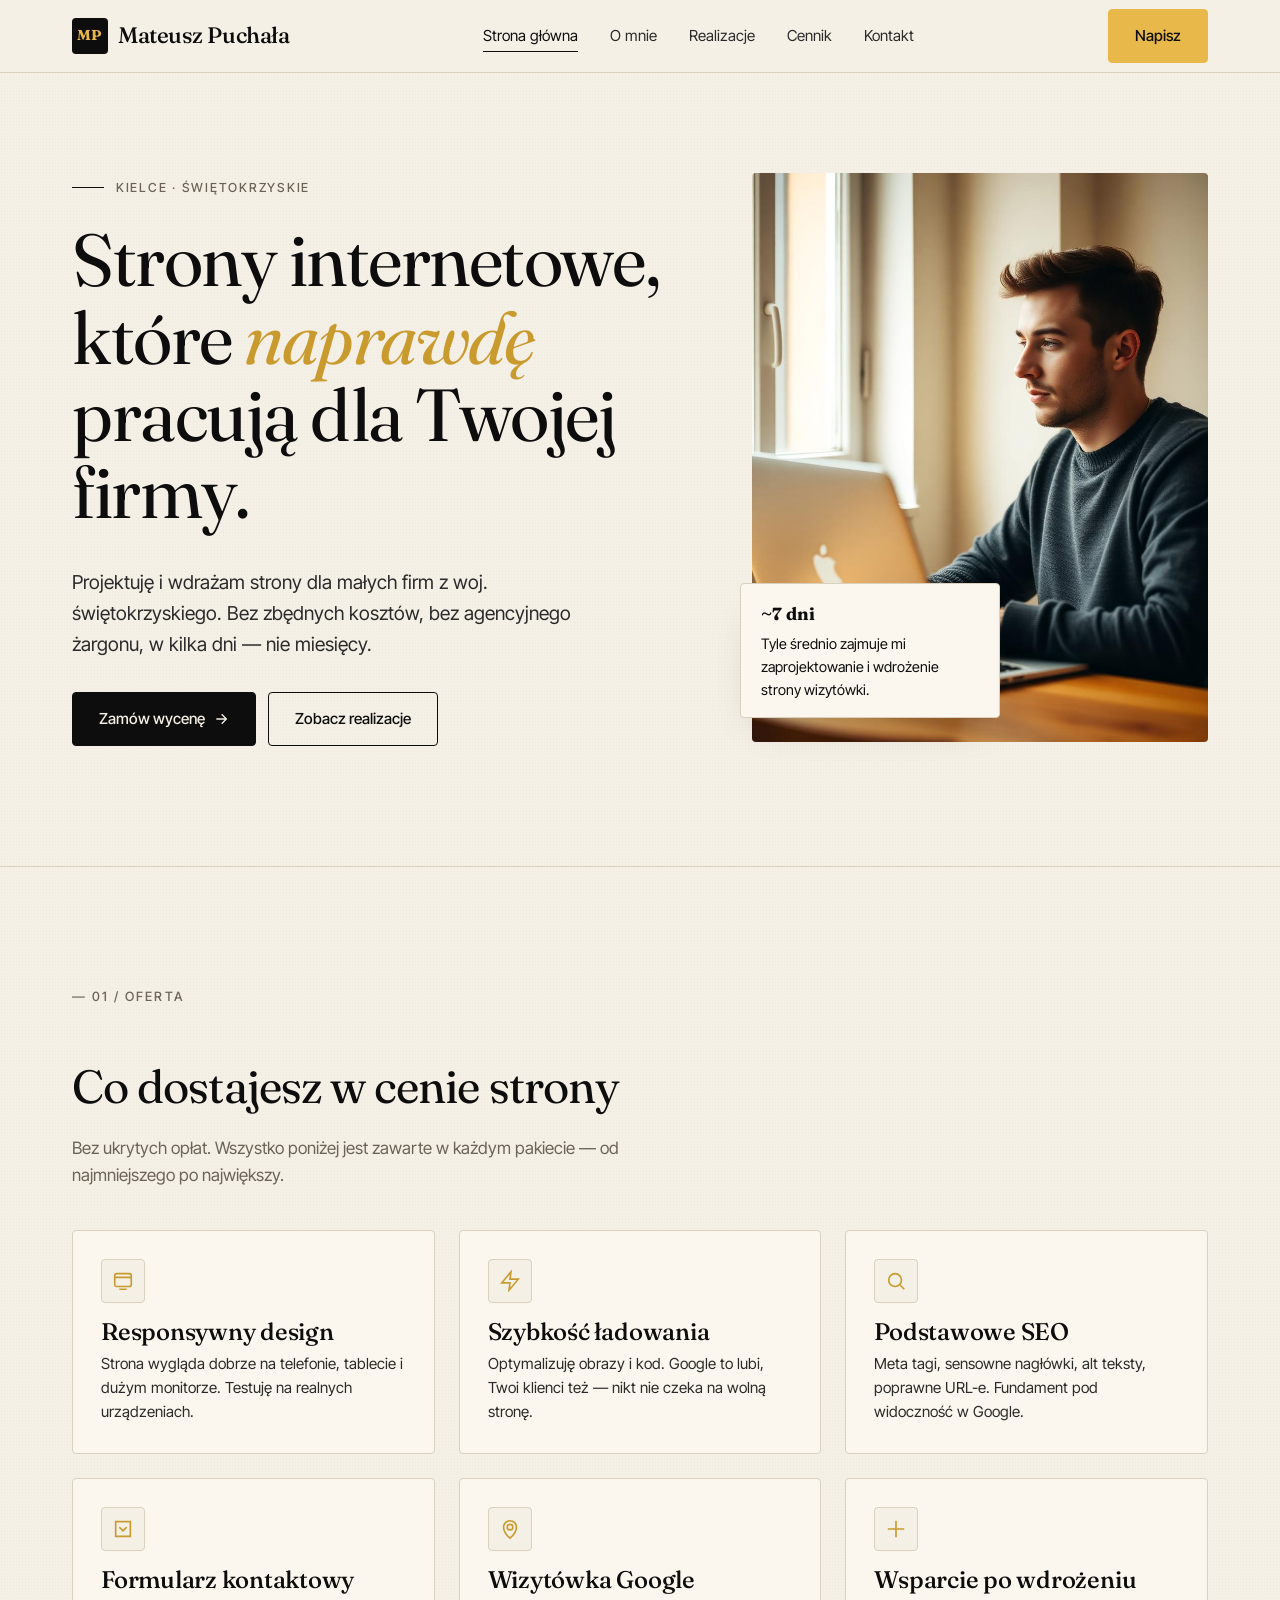
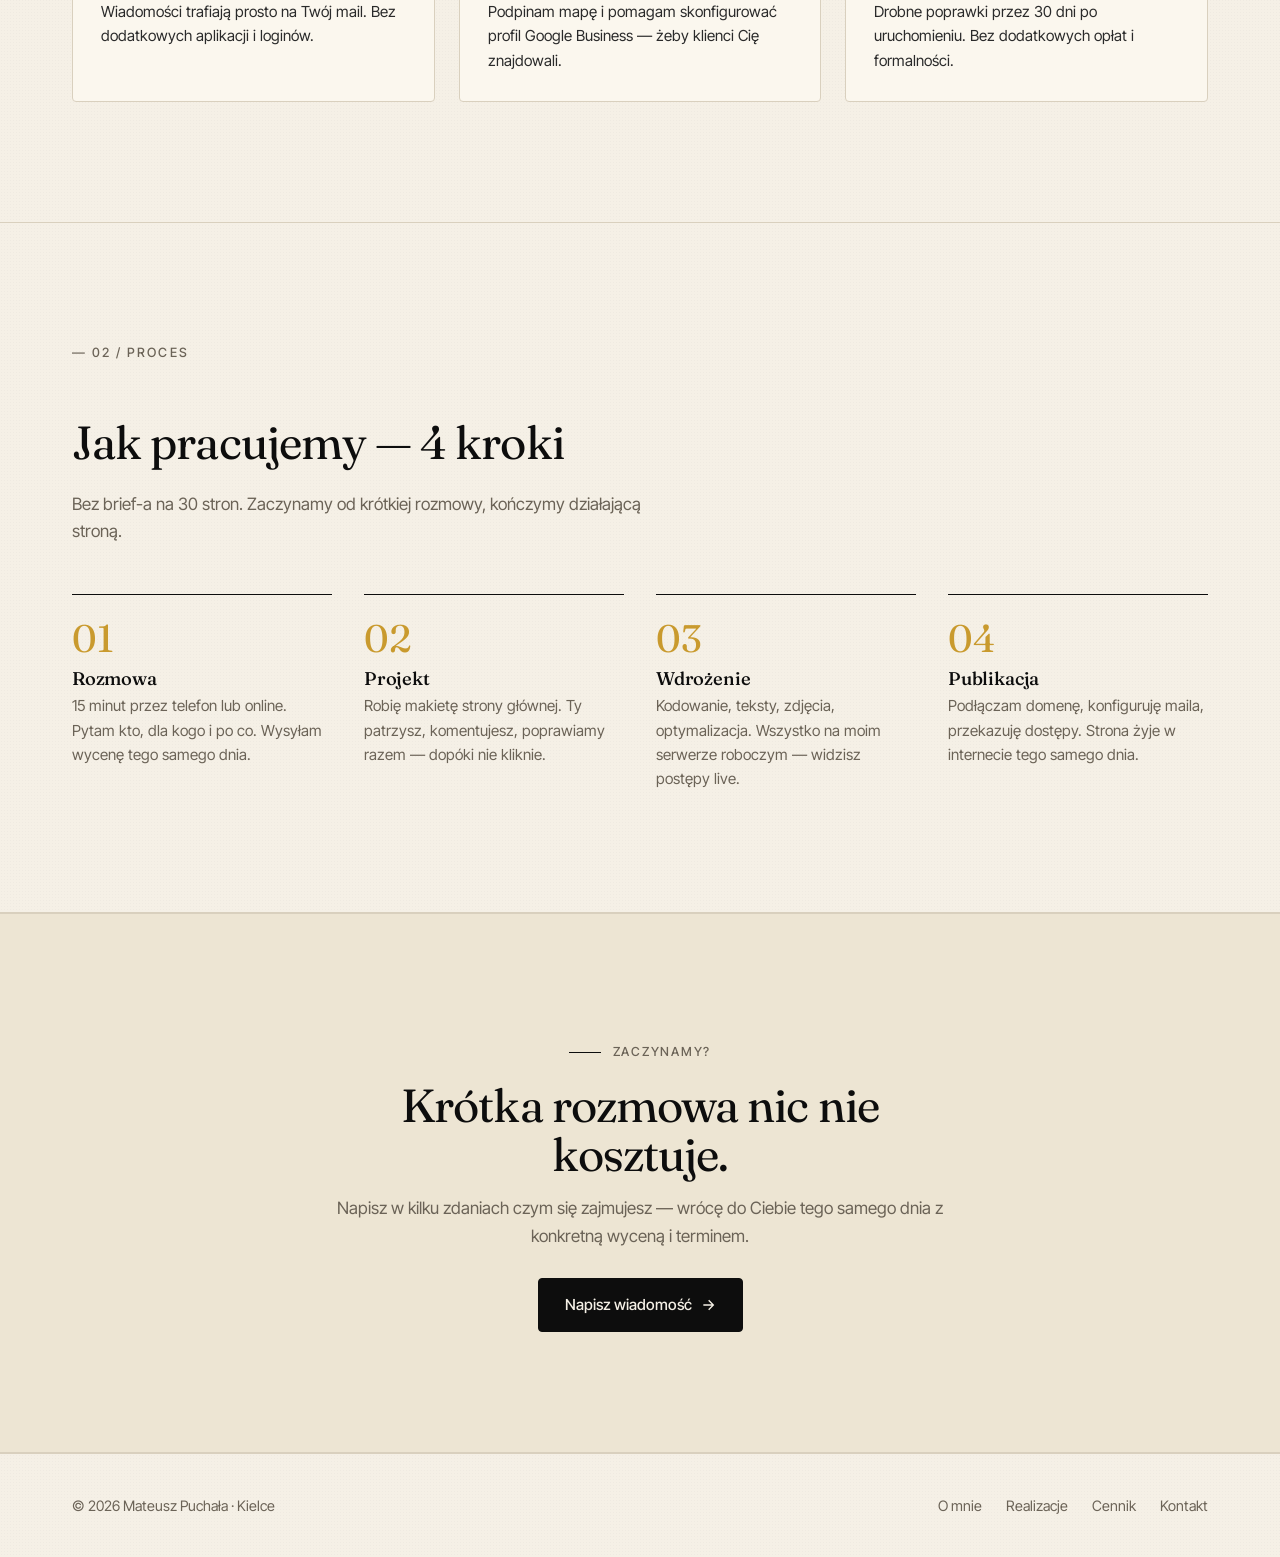
==== index.html @ 8a5adfdb "inicjacja" ====
<!doctype html>
<html lang="pl">
<head>
<meta charset="utf-8" />
<meta name="viewport" content="width=device-width, initial-scale=1" />
<title>Strony internetowe Kielce · Mateusz Puchała</title>
<meta name="description" content="Projektuję i wdrażam strony internetowe dla małych firm z woj. świętokrzyskiego. Szybko, konkretnie, bez zbędnych kosztów. Kielce i okolice." />
<link rel="canonical" href="/" />
<meta property="og:title" content="Strony internetowe Kielce · Mateusz Puchała" />
<meta property="og:description" content="Strony internetowe dla małych firm z woj. świętokrzyskiego. Szybko, konkretnie, bez zbędnych kosztów." />
<meta property="og:type" content="website" />
<meta property="og:image" content="images/og-image.jpg" />
<meta name="twitter:card" content="summary_large_image" />
<link rel="icon" href="images/favicon.svg" type="image/svg+xml" />
<link rel="preconnect" href="https://fonts.googleapis.com" />
<link rel="preconnect" href="https://fonts.gstatic.com" crossorigin />
<link rel="stylesheet" href="https://fonts.googleapis.com/css2?family=Fraunces:ital,opsz,wght@0,9..144,400;0,9..144,500;1,9..144,400&family=Inter+Tight:wght@400;500;600&display=swap" />
<link rel="stylesheet" href="css/style.css" />
<script type="application/ld+json">
{"@context":"https://schema.org","@type":"LocalBusiness","name":"Mateusz Puchała — strony internetowe","areaServed":"Województwo świętokrzyskie","description":"Projektowanie i wdrażanie stron internetowych dla małych firm.","address":{"@type":"PostalAddress","addressLocality":"Kielce","addressRegion":"świętokrzyskie","addressCountry":"PL"},"url":"/"}
</script>
</head>
<body>

<header class="site-header">
  <div class="wrap nav">
    <a class="logo" href="index.html"><span class="logo-mark">MP</span> Mateusz Puchała</a>
    <nav>
      <ul class="nav-links" id="navLinks">
        <li><a href="index.html" class="active">Strona główna</a></li>
        <li><a href="o-mnie.html">O mnie</a></li>
        <li><a href="realizacje.html">Realizacje</a></li>
        <li><a href="cennik.html">Cennik</a></li>
        <li><a href="kontakt.html">Kontakt</a></li>
      </ul>
    </nav>
    <a href="kontakt.html" class="btn btn-accent nav-cta">Napisz</a>
    <button class="nav-toggle" aria-label="Menu" aria-expanded="false" aria-controls="navLinks">
      <svg viewBox="0 0 24 24" fill="none" stroke="currentColor" stroke-width="2"><path d="M3 6h18M3 12h18M3 18h18"/></svg>
    </button>
  </div>
</header>

<main>

<!-- HERO -->
<section class="hero">
  <div class="wrap hero-grid">
    <div>
      <span class="eyebrow">Kielce · Świętokrzyskie</span>
      <h1>Strony internetowe, które <em>naprawdę</em> pracują dla Twojej firmy.</h1>
      <p class="hero-lead">Projektuję i wdrażam strony dla małych firm z woj. świętokrzyskiego. Bez zbędnych kosztów, bez agencyjnego żargonu, w kilka dni — nie miesięcy.</p>
      <div class="hero-cta">
        <a href="kontakt.html" class="btn btn-primary">Zamów wycenę
          <svg viewBox="0 0 24 24" fill="none" stroke="currentColor" stroke-width="2"><path d="M5 12h14M13 5l7 7-7 7"/></svg>
        </a>
        <a href="realizacje.html" class="btn">Zobacz realizacje</a>
      </div>
    </div>
    <div class="hero-media">
      <img class="hero-portrait" src="images/hero-portrait.jpg" alt="Mateusz Puchała przy pracy" width="896" height="1152" />
      <div class="hero-note">
        <strong>~7 dni</strong>
        Tyle średnio zajmuje mi zaprojektowanie i wdrożenie strony wizytówki.
      </div>
    </div>
  </div>
</section>


<!-- OFFER / FEATURES -->
<section id="oferta">
  <div class="wrap">
    <div class="section-head">
      <span class="section-num">— 01 / Oferta</span>
    </div>
    <h2>Co dostajesz w cenie strony</h2>
    <p class="muted" style="max-width:60ch;margin-bottom:40px">Bez ukrytych opłat. Wszystko poniżej jest zawarte w każdym pakiecie — od najmniejszego po największy.</p>

    <div class="feature-grid">
      <div class="feature">
        <div class="feature-icon"><svg viewBox="0 0 24 24" fill="none" stroke="currentColor" stroke-width="1.8"><rect x="3" y="4" width="18" height="14" rx="2"/><path d="M3 8h18M8 21h8"/></svg></div>
        <h3>Responsywny design</h3>
        <p>Strona wygląda dobrze na telefonie, tablecie i dużym monitorze. Testuję na realnych urządzeniach.</p>
      </div>
      <div class="feature">
        <div class="feature-icon"><svg viewBox="0 0 24 24" fill="none" stroke="currentColor" stroke-width="1.8"><path d="M13 2 3 14h9l-1 8 10-12h-9z"/></svg></div>
        <h3>Szybkość ładowania</h3>
        <p>Optymalizuję obrazy i kod. Google to lubi, Twoi klienci też — nikt nie czeka na wolną stronę.</p>
      </div>
      <div class="feature">
        <div class="feature-icon"><svg viewBox="0 0 24 24" fill="none" stroke="currentColor" stroke-width="1.8"><circle cx="11" cy="11" r="7"/><path d="m21 21-4.35-4.35"/></svg></div>
        <h3>Podstawowe SEO</h3>
        <p>Meta tagi, sensowne nagłówki, alt teksty, poprawne URL-e. Fundament pod widoczność w Google.</p>
      </div>
      <div class="feature">
        <div class="feature-icon"><svg viewBox="0 0 24 24" fill="none" stroke="currentColor" stroke-width="1.8"><path d="M4 4h16v16H4z"/><path d="m8 10 4 4 4-4"/></svg></div>
        <h3>Formularz kontaktowy</h3>
        <p>Wiadomości trafiają prosto na Twój mail. Bez dodatkowych aplikacji i loginów.</p>
      </div>
      <div class="feature">
        <div class="feature-icon"><svg viewBox="0 0 24 24" fill="none" stroke="currentColor" stroke-width="1.8"><circle cx="12" cy="10" r="3"/><path d="M12 22s7-6 7-12a7 7 0 0 0-14 0c0 6 7 12 7 12z"/></svg></div>
        <h3>Wizytówka Google</h3>
        <p>Podpinam mapę i pomagam skonfigurować profil Google Business — żeby klienci Cię znajdowali.</p>
      </div>
      <div class="feature">
        <div class="feature-icon"><svg viewBox="0 0 24 24" fill="none" stroke="currentColor" stroke-width="1.8"><path d="M12 3v18M3 12h18"/></svg></div>
        <h3>Wsparcie po wdrożeniu</h3>
        <p>Drobne poprawki przez 30 dni po uruchomieniu. Bez dodatkowych opłat i formalności.</p>
      </div>
    </div>
  </div>
</section>

<hr class="divider" />

<!-- PROCESS -->
<section id="proces">
  <div class="wrap">
    <div class="section-head">
      <span class="section-num">— 02 / Proces</span>
    </div>
    <h2>Jak pracujemy — 4 kroki</h2>
    <p class="muted" style="max-width:60ch;margin-bottom:48px">Bez brief-a na 30 stron. Zaczynamy od krótkiej rozmowy, kończymy działającą stroną.</p>
    <div class="process-grid">
      <div class="step">
        <div class="step-num">01</div>
        <h3>Rozmowa</h3>
        <p>15 minut przez telefon lub online. Pytam kto, dla kogo i po co. Wysyłam wycenę tego samego dnia.</p>
      </div>
      <div class="step">
        <div class="step-num">02</div>
        <h3>Projekt</h3>
        <p>Robię makietę strony głównej. Ty patrzysz, komentujesz, poprawiamy razem — dopóki nie kliknie.</p>
      </div>
      <div class="step">
        <div class="step-num">03</div>
        <h3>Wdrożenie</h3>
        <p>Kodowanie, teksty, zdjęcia, optymalizacja. Wszystko na moim serwerze roboczym — widzisz postępy live.</p>
      </div>
      <div class="step">
        <div class="step-num">04</div>
        <h3>Publikacja</h3>
        <p>Podłączam domenę, konfiguruję maila, przekazuję dostępy. Strona żyje w internecie tego samego dnia.</p>
      </div>
    </div>
  </div>
</section>

<hr class="divider" />

<!-- CTA -->
<section style="background:var(--bg-alt);border-top:1px solid var(--line);border-bottom:1px solid var(--line)">
  <div class="wrap" style="text-align:center;max-width:720px">
    <span class="eyebrow" style="justify-content:center">Zaczynamy?</span>
    <h2 style="margin:20px 0 16px">Krótka rozmowa nic nie kosztuje.</h2>
    <p class="muted" style="margin-bottom:28px">Napisz w kilku zdaniach czym się zajmujesz — wrócę do Ciebie tego samego dnia z konkretną wyceną i terminem.</p>
    <a href="kontakt.html" class="btn btn-primary">Napisz wiadomość
      <svg viewBox="0 0 24 24" fill="none" stroke="currentColor" stroke-width="2"><path d="M5 12h14M13 5l7 7-7 7"/></svg>
    </a>
  </div>
</section>

</main>

<footer class="site-footer">
  <div class="wrap footer-grid">
    <div>© <span id="year">2026</span> Mateusz Puchała · Kielce</div>
    <nav>
      <a href="o-mnie.html">O mnie</a>
      <a href="realizacje.html">Realizacje</a>
      <a href="cennik.html">Cennik</a>
      <a href="kontakt.html">Kontakt</a>
    </nav>
  </div>
</footer>

<script src="js/main.js"></script>
</body>
</html>
---- css/style.css ----
/* ============================================================
   Mateusz Puchała — strony internetowe
   Design tokens + globalne style + wszystkie sekcje
   ============================================================ */

:root {
  --bg: #F5F0E6;
  --bg-alt: #EDE5D3;
  --ink: #0D0D0D;
  --ink-soft: #2A2A2A;
  --muted: #6B6357;
  --accent: #E8B84A;
  --accent-dark: #C99A2E;
  --line: #D9D0BE;
  --card: #FBF7EE;

  --font-display: "Fraunces", Georgia, serif;
  --font-body: "Inter Tight", -apple-system, BlinkMacSystemFont, "Segoe UI", sans-serif;

  --wrap: 1200px;
  --gap: clamp(16px, 3vw, 32px);
  --radius: 4px;
}

*, *::before, *::after { box-sizing: border-box; }

html { scroll-behavior: smooth; }

body {
  margin: 0;
  font-family: var(--font-body);
  font-size: 17px;
  line-height: 1.6;
  color: var(--ink);
  background: var(--bg);
  -webkit-font-smoothing: antialiased;
  text-rendering: optimizeLegibility;
  /* subtle paper grain */
  background-image:
    radial-gradient(rgba(13,13,13,0.025) 1px, transparent 1px);
  background-size: 3px 3px;
}

img { max-width: 100%; height: auto; display: block; }
a { color: inherit; text-decoration: none; }
button { font-family: inherit; cursor: pointer; }

.wrap { max-width: var(--wrap); margin: 0 auto; padding: 0 var(--gap); }

/* Typography ------------------------------------------------- */
h1, h2, h3, h4 {
  font-family: var(--font-display);
  font-weight: 500;
  letter-spacing: -0.02em;
  line-height: 1.05;
  margin: 0 0 0.5em;
  color: var(--ink);
}
h1 { font-size: clamp(2.4rem, 6vw, 4.6rem); font-weight: 400; }
h2 { font-size: clamp(1.8rem, 4vw, 2.9rem); font-weight: 400; }
h3 { font-size: clamp(1.2rem, 2vw, 1.5rem); font-weight: 500; letter-spacing: -0.01em; }

p { margin: 0 0 1em; color: var(--ink-soft); }
.muted { color: var(--muted); }

.eyebrow {
  font-family: var(--font-body);
  font-size: 0.78rem;
  font-weight: 500;
  letter-spacing: 0.14em;
  text-transform: uppercase;
  color: var(--muted);
  display: inline-flex;
  align-items: center;
  gap: 12px;
}
.eyebrow::before {
  content: "";
  width: 32px;
  height: 1px;
  background: var(--ink);
}

.section-num {
  font-family: var(--font-body);
  font-size: 0.8rem;
  font-weight: 500;
  letter-spacing: 0.16em;
  color: var(--muted);
  text-transform: uppercase;
}

/* Buttons ---------------------------------------------------- */
.btn {
  display: inline-flex;
  align-items: center;
  gap: 8px;
  padding: 14px 26px;
  border: 1px solid var(--ink);
  border-radius: var(--radius);
  font-weight: 500;
  font-size: 0.95rem;
  transition: all 0.2s ease;
  background: transparent;
  color: var(--ink);
}
.btn:hover { background: var(--ink); color: var(--bg); }
.btn-primary {
  background: var(--ink);
  color: var(--bg);
}
.btn-primary:hover { background: var(--accent); color: var(--ink); border-color: var(--accent); }
.btn-accent {
  background: var(--accent);
  color: var(--ink);
  border-color: var(--accent);
}
.btn-accent:hover { background: var(--ink); color: var(--bg); border-color: var(--ink); }
.btn svg { width: 16px; height: 16px; }

/* Header / Nav ---------------------------------------------- */
.site-header {
  position: sticky;
  top: 0;
  z-index: 50;
  background: rgba(245, 240, 230, 0.9);
  backdrop-filter: blur(10px);
  -webkit-backdrop-filter: blur(10px);
  border-bottom: 1px solid var(--line);
}
.nav {
  display: flex;
  align-items: center;
  justify-content: space-between;
  min-height: 72px;
  gap: 24px;
}
.logo {
  font-family: var(--font-display);
  font-size: 1.4rem;
  font-weight: 500;
  letter-spacing: -0.02em;
  display: flex;
  align-items: center;
  gap: 10px;
}
.logo-mark {
  display: inline-grid;
  place-items: center;
  width: 36px;
  height: 36px;
  background: var(--ink);
  color: var(--accent);
  border-radius: var(--radius);
  font-weight: 700;
  font-size: 0.9rem;
  letter-spacing: 0.02em;
}
.nav-links {
  display: flex;
  gap: 32px;
  list-style: none;
  margin: 0;
  padding: 0;
}
.nav-links a {
  font-size: 0.95rem;
  color: var(--ink-soft);
  padding: 6px 0;
  border-bottom: 1px solid transparent;
  transition: border-color 0.2s;
}
.nav-links a:hover,
.nav-links a.active {
  border-bottom-color: var(--ink);
  color: var(--ink);
}
.nav-cta { display: none; }
@media (min-width: 900px) { .nav-cta { display: inline-flex; } }

.nav-toggle {
  display: inline-flex;
  align-items: center;
  justify-content: center;
  width: 44px;
  height: 44px;
  background: transparent;
  border: 1px solid var(--line);
  border-radius: var(--radius);
  padding: 0;
}
.nav-toggle svg { width: 20px; height: 20px; }

@media (max-width: 899px) {
  .nav-links {
    position: fixed;
    inset: 72px 0 auto 0;
    background: var(--bg);
    flex-direction: column;
    gap: 0;
    padding: 12px var(--gap) 24px;
    border-bottom: 1px solid var(--line);
    display: none;
  }
  .nav-links.open { display: flex; }
  .nav-links a {
    padding: 14px 0;
    border-bottom: 1px solid var(--line);
  }
  .nav-links a:last-child { border-bottom: none; }
}
@media (min-width: 900px) {
  .nav-toggle { display: none; }
}

/* Section base ---------------------------------------------- */
section { padding: clamp(64px, 10vw, 120px) 0; }
.section-head {
  display: flex;
  align-items: baseline;
  gap: 20px;
  margin-bottom: clamp(32px, 5vw, 56px);
  flex-wrap: wrap;
}

/* Hero ------------------------------------------------------ */
.hero {
  padding: clamp(48px, 8vw, 96px) 0 clamp(64px, 10vw, 120px);
  border-bottom: 1px solid var(--line);
}
.hero-grid {
  display: grid;
  grid-template-columns: 1fr;
  gap: clamp(32px, 6vw, 64px);
  align-items: center;
}
@media (min-width: 900px) {
  .hero-grid { grid-template-columns: 1.15fr 0.85fr; }
}
.hero h1 { margin-top: 24px; }
.hero h1 em {
  font-style: italic;
  color: var(--accent-dark);
  font-weight: 400;
}
.hero-lead {
  font-size: clamp(1.05rem, 1.6vw, 1.2rem);
  max-width: 46ch;
  margin: 24px 0 32px;
  color: var(--ink-soft);
}
.hero-cta { display: flex; flex-wrap: wrap; gap: 12px; }
.hero-media { position: relative; }
.hero-portrait {
  aspect-ratio: 4/5;
  object-fit: cover;
  border-radius: var(--radius);
  filter: contrast(1.02) saturate(0.95);
}
.hero-note {
  position: absolute;
  left: -12px;
  bottom: 24px;
  background: var(--card);
  border: 1px solid var(--line);
  border-radius: var(--radius);
  padding: 16px 20px;
  max-width: 260px;
  box-shadow: 0 20px 40px -20px rgba(13,13,13,0.25);
  font-size: 0.9rem;
}
.hero-note strong { display: block; font-family: var(--font-display); font-size: 1.1rem; margin-bottom: 4px; }

/* Metrics bar ---------------------------------------------- */
.metrics {
  padding: 32px 0;
  border-bottom: 1px solid var(--line);
  background: var(--bg-alt);
}
.metrics-grid {
  display: grid;
  grid-template-columns: repeat(2, 1fr);
  gap: 24px;
}
@media (min-width: 700px) { .metrics-grid { grid-template-columns: repeat(4, 1fr); } }
.metric-num {
  font-family: var(--font-display);
  font-size: clamp(1.8rem, 3vw, 2.4rem);
  line-height: 1;
  color: var(--ink);
}
.metric-num small { color: var(--accent-dark); font-style: italic; }
.metric-label {
  font-size: 0.85rem;
  color: var(--muted);
  margin-top: 6px;
}

/* Feature list ---------------------------------------------- */
.feature-grid {
  display: grid;
  grid-template-columns: 1fr;
  gap: 24px;
}
@media (min-width: 700px) { .feature-grid { grid-template-columns: repeat(2, 1fr); } }
@media (min-width: 1000px) { .feature-grid { grid-template-columns: repeat(3, 1fr); } }
.feature {
  padding: 28px;
  border: 1px solid var(--line);
  border-radius: var(--radius);
  background: var(--card);
  transition: transform 0.25s ease, box-shadow 0.25s ease;
}
.feature:hover { transform: translateY(-3px); box-shadow: 0 20px 40px -24px rgba(13,13,13,0.2); }
.feature-icon {
  display: inline-grid;
  place-items: center;
  width: 44px;
  height: 44px;
  background: var(--bg);
  border: 1px solid var(--line);
  border-radius: var(--radius);
  margin-bottom: 16px;
  color: var(--accent-dark);
}
.feature-icon svg { width: 22px; height: 22px; }
.feature h3 { margin-bottom: 8px; }
.feature p { font-size: 0.95rem; margin: 0; }

/* About ----------------------------------------------------- */
.about {
  display: grid;
  gap: clamp(32px, 5vw, 56px);
  grid-template-columns: 1fr;
  align-items: center;
}
@media (min-width: 900px) { .about { grid-template-columns: 1fr 1fr; } }
.about img { aspect-ratio: 3/2; object-fit: cover; border-radius: var(--radius); }
.about-body h2 { margin-top: 12px; }
.about-quote {
  font-family: var(--font-display);
  font-style: italic;
  font-size: 1.2rem;
  color: var(--ink);
  border-left: 2px solid var(--accent);
  padding-left: 20px;
  margin: 24px 0;
}

/* Portfolio ------------------------------------------------- */
.portfolio-grid {
  display: grid;
  grid-template-columns: 1fr;
  gap: 32px;
}
@media (min-width: 700px) { .portfolio-grid { grid-template-columns: repeat(2, 1fr); } }
@media (min-width: 1000px) { .portfolio-grid { grid-template-columns: repeat(3, 1fr); } }
.project {
  display: flex;
  flex-direction: column;
  gap: 16px;
}
.project-img {
  aspect-ratio: 4/3;
  object-fit: cover;
  border-radius: var(--radius);
  border: 1px solid var(--line);
  transition: transform 0.4s ease;
}
.project:hover .project-img { transform: scale(1.02); }
.project-meta {
  display: flex;
  justify-content: space-between;
  align-items: baseline;
  font-size: 0.78rem;
  letter-spacing: 0.14em;
  text-transform: uppercase;
  color: var(--muted);
}
.project-tag {
  padding: 4px 10px;
  background: var(--bg-alt);
  border-radius: var(--radius);
  color: var(--ink-soft);
  letter-spacing: 0.06em;
}
.project h3 { margin: 4px 0; }
.project-effect { color: var(--muted); font-size: 0.95rem; margin: 0; }
a.project { color: inherit; text-decoration: none; }
a.project:hover h3 { color: var(--accent-ink, var(--ink)); }
.project--live .project-tag { background: var(--accent); color: var(--ink); }
.project--demo .project-img { opacity: 0.92; }

/* Process --------------------------------------------------- */
.process-grid {
  display: grid;
  grid-template-columns: 1fr;
  gap: 32px;
  counter-reset: step;
}
@media (min-width: 700px) { .process-grid { grid-template-columns: repeat(2, 1fr); } }
@media (min-width: 1000px) { .process-grid { grid-template-columns: repeat(4, 1fr); } }
.step {
  position: relative;
  padding-top: 24px;
  border-top: 1px solid var(--ink);
}
.step-num {
  font-family: var(--font-display);
  font-size: 2.4rem;
  color: var(--accent-dark);
  line-height: 1;
  margin-bottom: 12px;
}
.step h3 { margin-bottom: 6px; font-size: 1.15rem; }
.step p { font-size: 0.95rem; color: var(--muted); margin: 0; }

/* Pricing --------------------------------------------------- */
.pricing-grid {
  display: grid;
  grid-template-columns: 1fr;
  gap: 20px;
}
@media (min-width: 800px) { .pricing-grid { grid-template-columns: repeat(3, 1fr); } }
.plan {
  padding: 32px 28px;
  border: 1px solid var(--line);
  border-radius: var(--radius);
  background: var(--card);
  display: flex;
  flex-direction: column;
}
.plan.featured {
  background: var(--ink);
  color: var(--bg);
  border-color: var(--ink);
  position: relative;
  transform: translateY(-8px);
}
.plan.featured h3, .plan.featured .plan-price { color: var(--bg); }
.plan.featured .plan-list li { color: rgba(245,240,230,0.85); }
.plan.featured .plan-list li::before { color: var(--accent); }
.plan-badge {
  position: absolute;
  top: -12px;
  left: 50%;
  transform: translateX(-50%);
  background: var(--accent);
  color: var(--ink);
  padding: 4px 14px;
  border-radius: var(--radius);
  font-size: 0.75rem;
  font-weight: 600;
  letter-spacing: 0.08em;
  text-transform: uppercase;
}
.plan h3 { font-family: var(--font-body); font-weight: 600; font-size: 0.9rem; letter-spacing: 0.14em; text-transform: uppercase; margin-bottom: 20px; }
.plan-price {
  font-family: var(--font-display);
  font-size: 2.6rem;
  line-height: 1;
  margin-bottom: 4px;
}
.plan-price small { font-size: 1rem; color: var(--muted); font-family: var(--font-body); }
.plan.featured .plan-price small { color: rgba(245,240,230,0.6); }
.plan-note { font-size: 0.85rem; color: var(--muted); margin-bottom: 24px; }
.plan.featured .plan-note { color: rgba(245,240,230,0.6); }
.plan-list {
  list-style: none;
  padding: 0;
  margin: 0 0 28px;
  flex: 1;
}
.plan-list li {
  position: relative;
  padding-left: 24px;
  margin-bottom: 10px;
  font-size: 0.95rem;
  color: var(--ink-soft);
}
.plan-list li::before {
  content: "";
  position: absolute;
  left: 0;
  top: 10px;
  width: 12px;
  height: 6px;
  border-left: 2px solid var(--accent-dark);
  border-bottom: 2px solid var(--accent-dark);
  transform: rotate(-45deg);
}
.plan .btn { justify-content: center; }
.plan.featured .btn { background: var(--accent); color: var(--ink); border-color: var(--accent); }
.plan.featured .btn:hover { background: var(--bg); border-color: var(--bg); }

/* Area ------------------------------------------------------ */
.area {
  display: grid;
  grid-template-columns: 1fr;
  gap: 40px;
  align-items: center;
}
@media (min-width: 900px) { .area { grid-template-columns: 1fr 1fr; } }
.area-map {
  background: var(--card);
  border: 1px solid var(--line);
  border-radius: var(--radius);
  padding: 32px;
  aspect-ratio: 1/1;
  display: grid;
  place-items: center;
}
.area-map svg { max-width: 100%; height: auto; }
.city-list {
  list-style: none;
  padding: 0;
  margin: 20px 0 0;
  display: grid;
  grid-template-columns: repeat(2, 1fr);
  gap: 8px 16px;
}
.city-list li {
  padding: 8px 0;
  border-bottom: 1px solid var(--line);
  font-size: 0.95rem;
}

/* FAQ ------------------------------------------------------- */
.faq {
  max-width: 780px;
  margin: 0 auto;
}
.faq details {
  border-bottom: 1px solid var(--line);
  padding: 20px 0;
}
.faq details:first-of-type { border-top: 1px solid var(--line); }
.faq summary {
  cursor: pointer;
  font-family: var(--font-display);
  font-size: 1.2rem;
  font-weight: 500;
  color: var(--ink);
  list-style: none;
  display: flex;
  justify-content: space-between;
  align-items: center;
  gap: 20px;
}
.faq summary::-webkit-details-marker { display: none; }
.faq summary::after {
  content: "+";
  font-family: var(--font-body);
  font-size: 1.6rem;
  color: var(--accent-dark);
  transition: transform 0.2s;
}
.faq details[open] summary::after { content: "−"; }
.faq details p { margin-top: 12px; font-size: 0.98rem; }

/* Contact --------------------------------------------------- */
.contact-grid {
  display: grid;
  grid-template-columns: 1fr;
  gap: 48px;
}
@media (min-width: 900px) { .contact-grid { grid-template-columns: 1.2fr 0.8fr; } }
.form-field {
  display: flex;
  flex-direction: column;
  gap: 6px;
  margin-bottom: 18px;
}
.form-field label {
  font-size: 0.8rem;
  letter-spacing: 0.12em;
  text-transform: uppercase;
  color: var(--muted);
  font-weight: 500;
}
.form-field input,
.form-field select,
.form-field textarea {
  font: inherit;
  padding: 12px 14px;
  border: 1px solid var(--line);
  border-radius: var(--radius);
  background: var(--card);
  color: var(--ink);
  transition: border-color 0.2s;
}
.form-field input:focus,
.form-field select:focus,
.form-field textarea:focus {
  outline: none;
  border-color: var(--ink);
}
.form-field textarea { min-height: 130px; resize: vertical; }
.form-row {
  display: grid;
  grid-template-columns: 1fr;
  gap: 18px;
}
@media (min-width: 600px) { .form-row { grid-template-columns: 1fr 1fr; } }
.contact-info {
  background: var(--ink);
  color: var(--bg);
  padding: 32px;
  border-radius: var(--radius);
}
.contact-info h3 { color: var(--bg); font-family: var(--font-display); font-size: 1.4rem; margin-bottom: 20px; }
.contact-info a { color: var(--accent); border-bottom: 1px solid transparent; transition: border-color 0.2s; }
.contact-info a:hover { border-bottom-color: var(--accent); }
.contact-info .info-row {
  padding: 14px 0;
  border-bottom: 1px solid rgba(245,240,230,0.15);
  font-size: 0.95rem;
}
.contact-info .info-row:last-child { border-bottom: none; }
.contact-info .info-label {
  font-size: 0.75rem;
  letter-spacing: 0.14em;
  text-transform: uppercase;
  color: rgba(245,240,230,0.55);
  margin-bottom: 4px;
}

/* Footer ---------------------------------------------------- */
.site-footer {
  border-top: 1px solid var(--line);
  padding: 40px 0;
  font-size: 0.9rem;
  color: var(--muted);
}
.footer-grid {
  display: flex;
  flex-wrap: wrap;
  justify-content: space-between;
  align-items: center;
  gap: 20px;
}
.footer-grid nav { display: flex; gap: 24px; flex-wrap: wrap; }
.footer-grid a:hover { color: var(--ink); }

/* Utilities ------------------------------------------------- */
.divider { height: 1px; background: var(--line); border: 0; margin: 0; }
.text-accent { color: var(--accent-dark); }
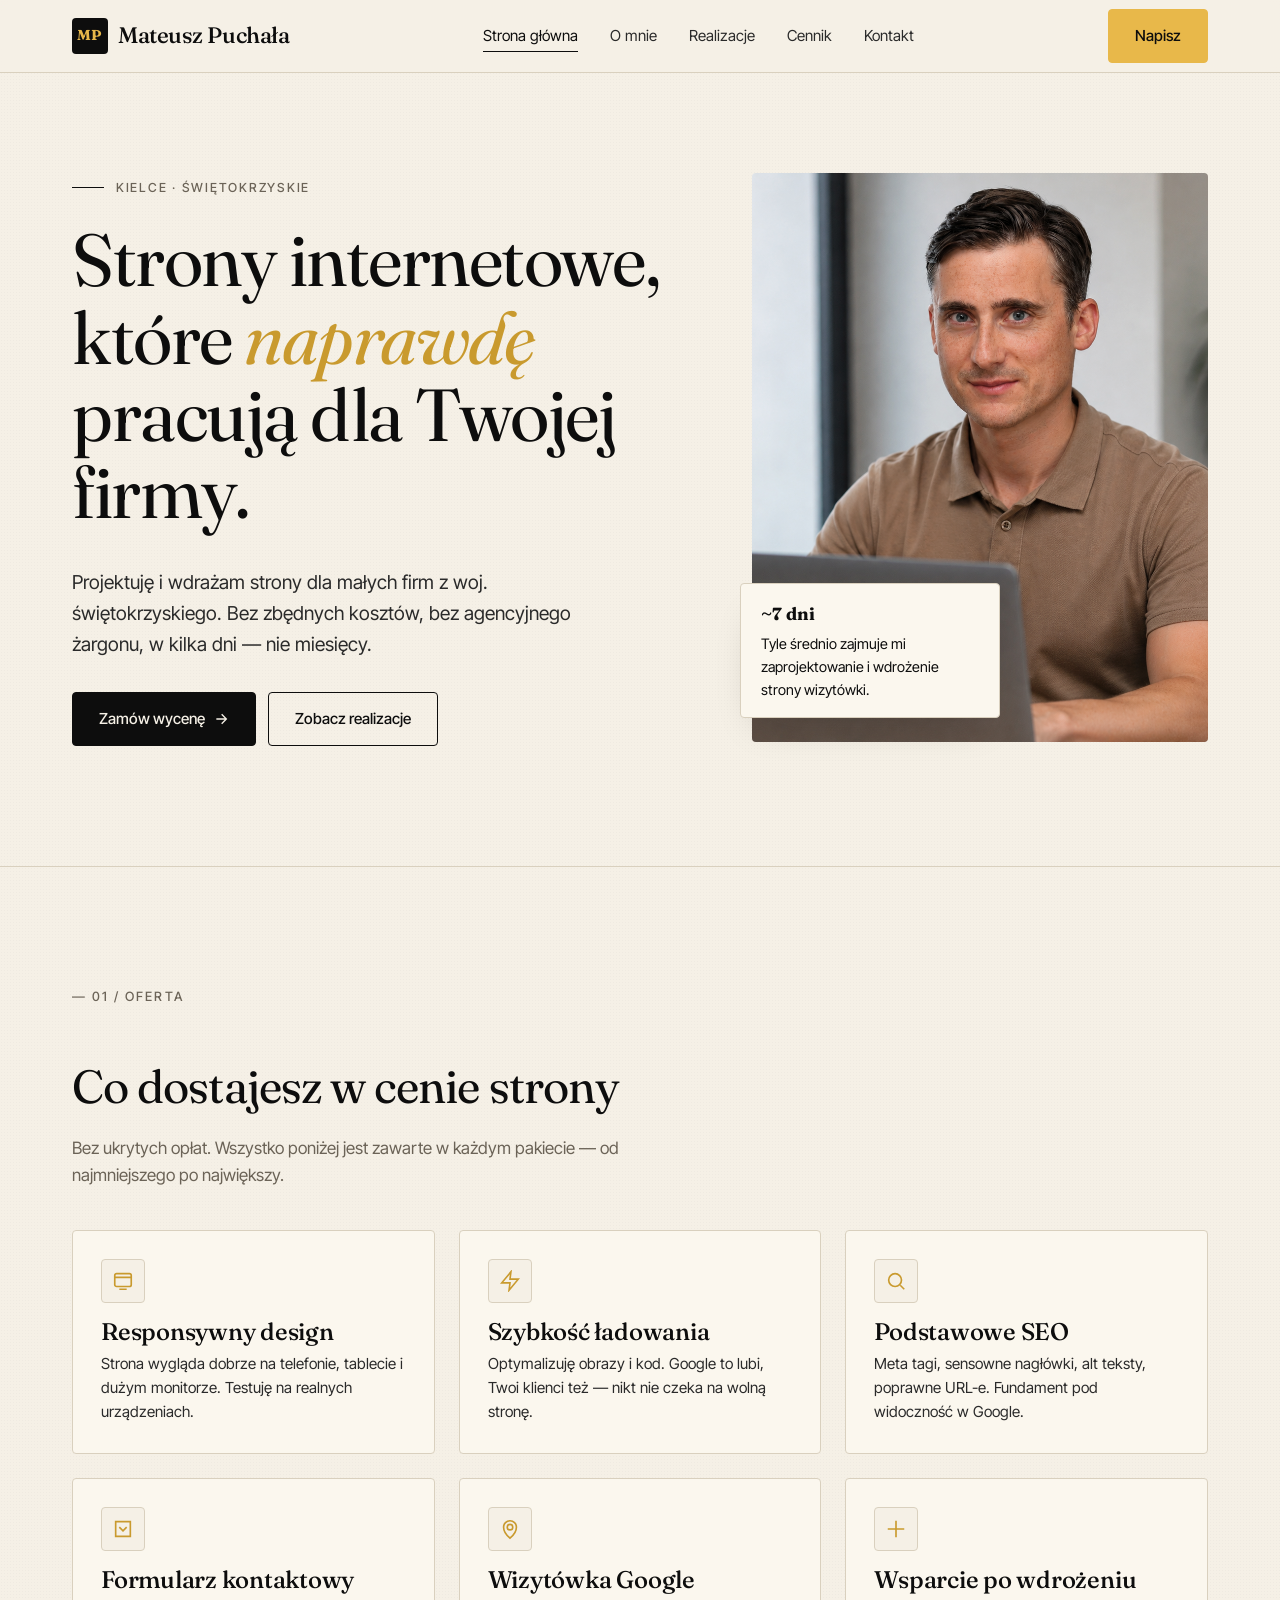
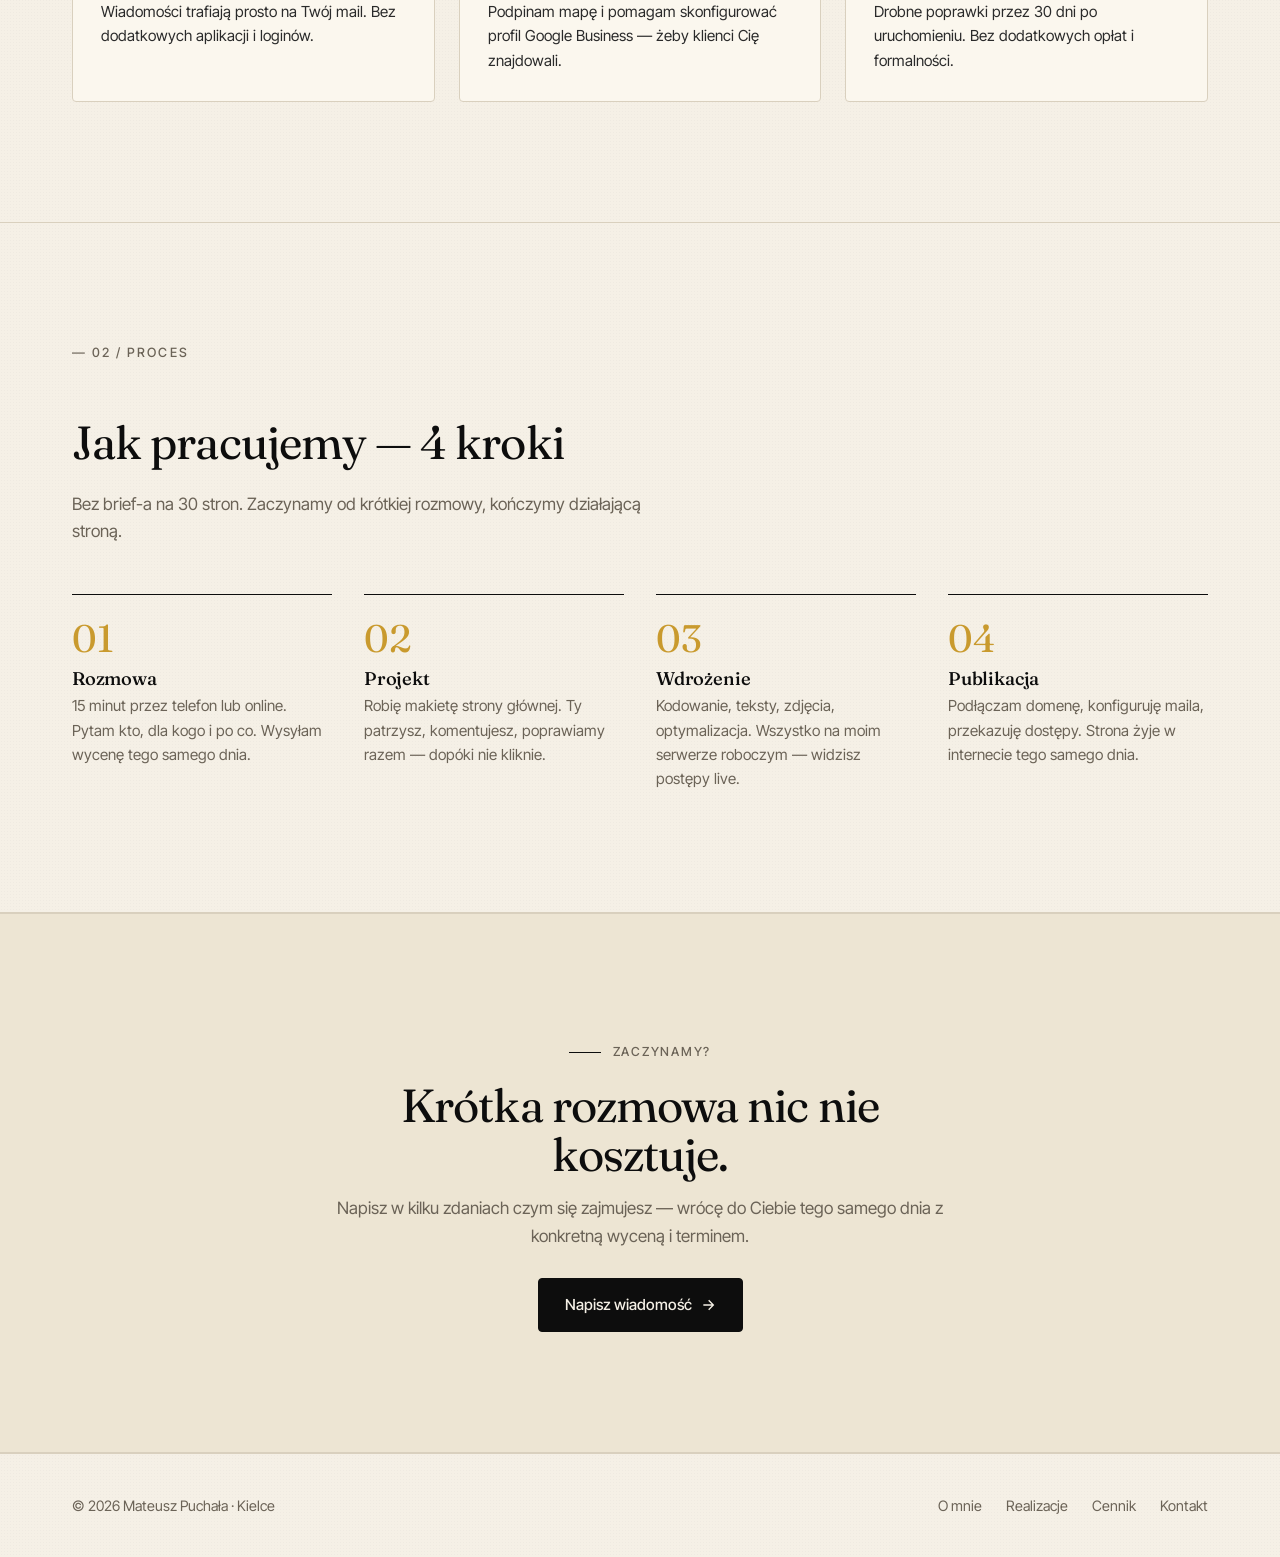
==== commit cc8e65b7: "przeróbka" ====
--- a/index.html
+++ b/index.html
@@ -5,11 +5,12 @@
 <meta name="viewport" content="width=device-width, initial-scale=1" />
 <title>Strony internetowe Kielce · Mateusz Puchała</title>
 <meta name="description" content="Projektuję i wdrażam strony internetowe dla małych firm z woj. świętokrzyskiego. Szybko, konkretnie, bez zbędnych kosztów. Kielce i okolice." />
-<link rel="canonical" href="/" />
+<link rel="canonical" href="https://puchala-strony.pl/" />
 <meta property="og:title" content="Strony internetowe Kielce · Mateusz Puchała" />
 <meta property="og:description" content="Strony internetowe dla małych firm z woj. świętokrzyskiego. Szybko, konkretnie, bez zbędnych kosztów." />
 <meta property="og:type" content="website" />
-<meta property="og:image" content="images/og-image.jpg" />
+<meta property="og:url" content="https://puchala-strony.pl/" />
+<meta property="og:image" content="https://puchala-strony.pl/images/og-image.jpg" />
 <meta name="twitter:card" content="summary_large_image" />
 <link rel="icon" href="images/favicon.svg" type="image/svg+xml" />
 <link rel="preconnect" href="https://fonts.googleapis.com" />
